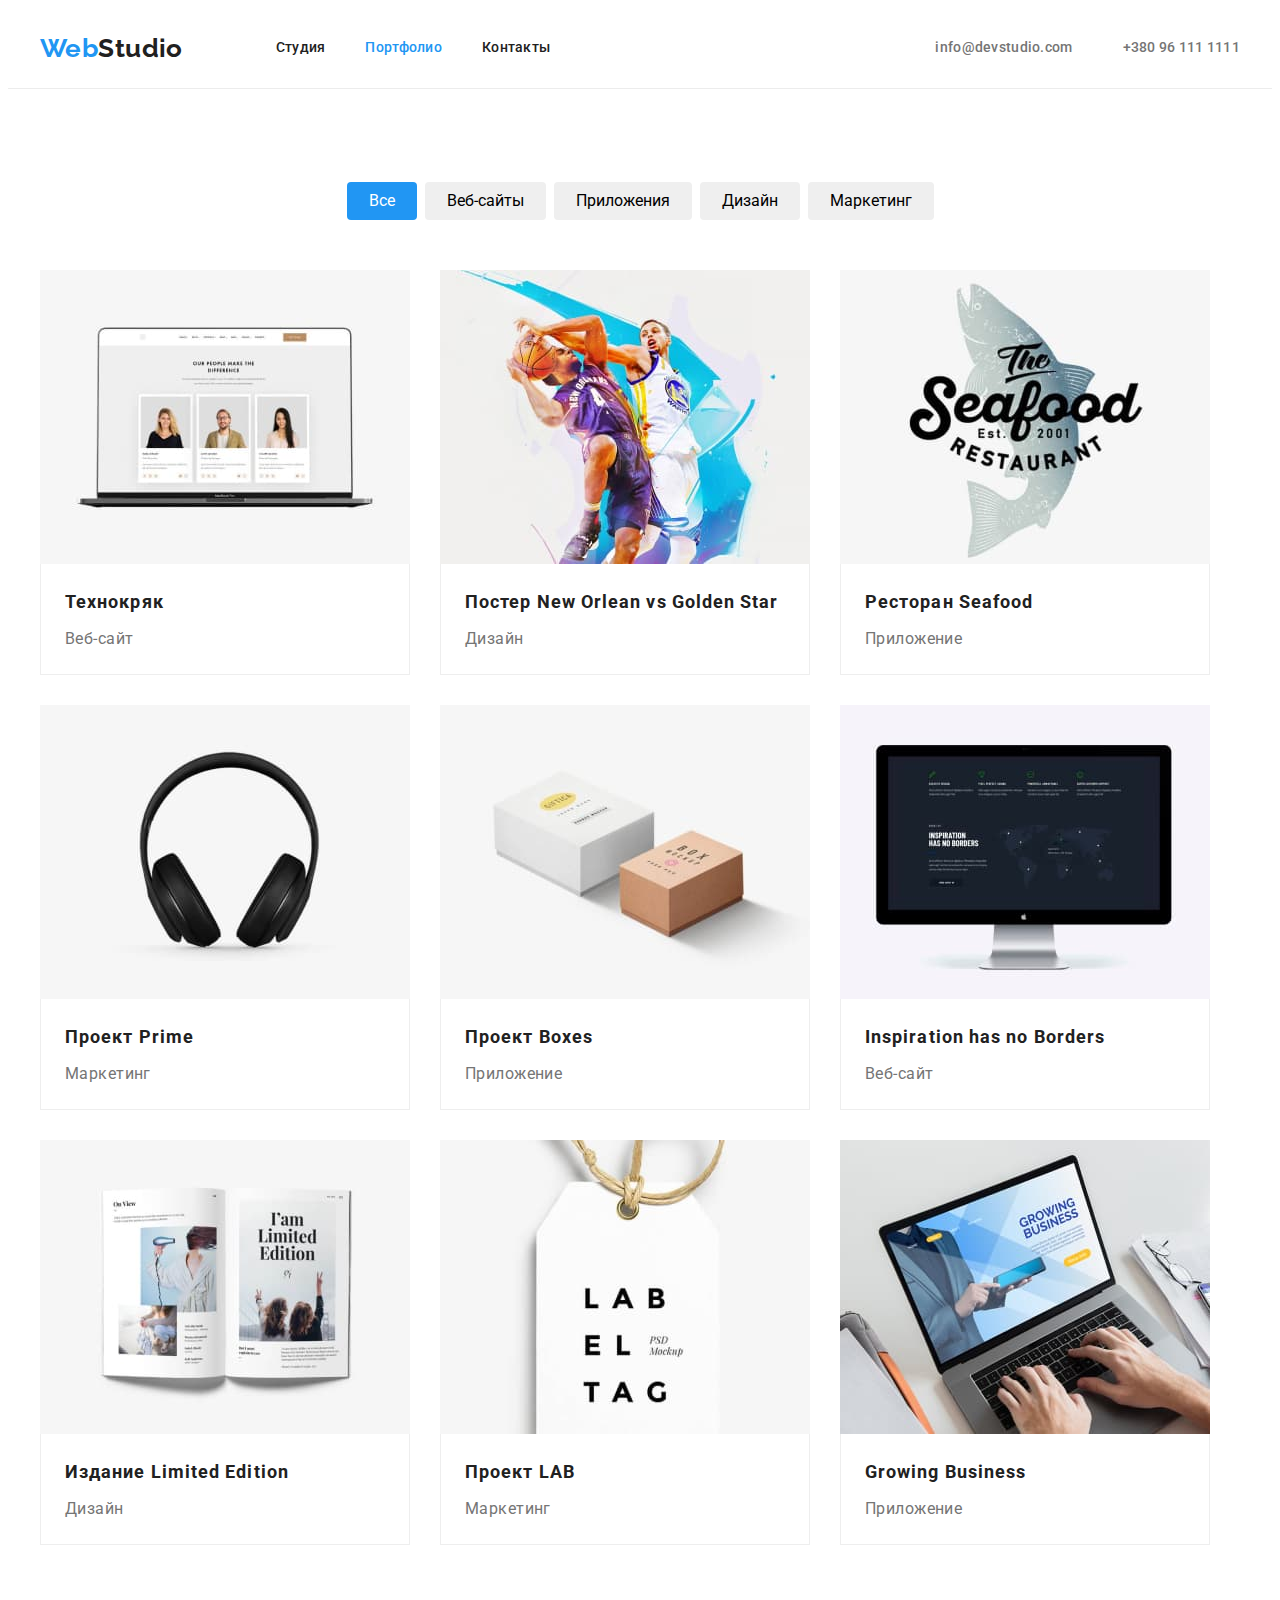
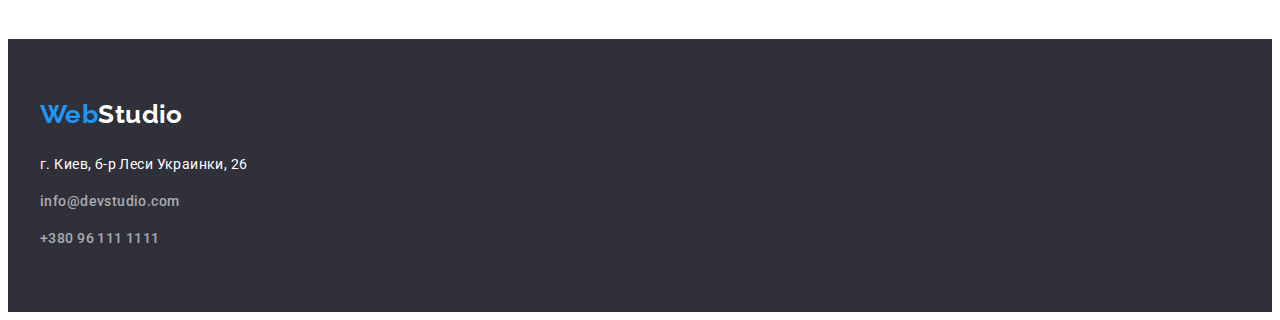
==== portfolio.html @ f58dfd23 "Copy HW3" ====
<!DOCTYPE html>
<html lang="ru">
   <head>
      <meta charset="utf-8" />
      <meta
         name="description"
         content="Эффективные решения для вашего бизнеса"
      />
      <link rel="preconnect" href="https://fonts.googleapis.com" />
      <link
         rel="preconnect"
         href="https://fonts.gstatic.com"
         crossorigin
      />
      <link
         href="https://fonts.googleapis.com/css2?family=Raleway:wght@700&family=Roboto:wght@400;500;700;900&display=swap"
         rel="stylesheet"
      />
      <title>Web Studio</title>
      <link
         rel="stylesheet"
         href="https://cdnjs.cloudflare.com/ajax/libs/modern-normalize/1.1.0/modern-normalize.min.css"
         integrity="sha512-wpPYUAdjBVSE4KJnH1VR1HeZfpl1ub8YT/NKx4PuQ5NmX2tKuGu6U/JRp5y+Y8XG2tV+wKQpNHVUX03MfMFn9Q=="
         crossorigin="anonymous"
         referrerpolicy="no-referrer"
      />
      <link rel="stylesheet" href="./CSS/styles.css" />
   </head>
   <body>
      <!-- Шапка страницы -->
      <header class="header">
         <!-- Навигация на другие страницы -->
         <div class="container">
            <nav class="header-menu">
               <a href="./index.html" class="top-logo"
                  ><span class="first-part-logo">Web</span>Studio</a
               >
               <ul class="site-nav list">
                  <li class="site-nav-item">
                     <a href="index.html" class="link">Студия</a>
                  </li>
                  <li class="site-nav-item">
                     <a href="./portfolio.html" class="link current"
                        >Портфолио</a
                     >
                  </li>
                  <li class="site-nav-item">
                     <a href="./contacts" class="link">Контакты</a>
                  </li>
               </ul>
            </nav>
            <ul class="contacts list">
               <li class="contacts-item">
                  <a href="mailto:info@devstudio.com" class="link"
                     >info@devstudio.com</a
                  >
               </li>
               <li class="contacts-item">
                  <a href="tel:+380961111111" class="link"
                     >+380 96 111 1111</a
                  >
               </li>
            </ul>
         </div>
      </header>

      <!-- Unique page content -->
      <main>
         <section class="portfolio">
            <div class="container">
               <h1 class="portfolio-title">Портфолио</h1>
               <ul class="gallery list">
                  <li class="gallery-item">
                     <button type="button" class="filter current">
                        Все
                     </button>
                  </li>
                  <li class="gallery-item">
                     <button type="button" class="filter">
                        Веб-сайты
                     </button>
                  </li>
                  <li class="gallery-item">
                     <button type="button" class="filter">
                        Приложения
                     </button>
                  </li>
                  <li class="gallery-item">
                     <button type="button" class="filter">Дизайн</button>
                  </li>
                  <li class="gallery-item">
                     <button type="button" class="filter">
                        Маркетинг
                     </button>
                  </li>
               </ul>
               <ul class="gallery-list list">
                  <li class="gallery-list-item">
                     <img src="./images/comp.jpg" alt="laptop" />
                     <div class="caption">
                        <h3 class="gallery-title">Технокряк</h3>
                        <p class="gallery-text">Веб-сайт</p>
                     </div>
                  </li>
                  <li class="gallery-list-item">
                     <img src="./images/sport.jpg" alt="golden star" />
                     <div class="caption">
                        <h2 class="gallery-title">
                           Постер
                           <span lang="en">New Orlean vs Golden Star</span>
                        </h2>
                        <p class="gallery-text">Дизайн</p>
                     </div>
                  </li>
                  <li class="gallery-list-item">
                     <img src="./images/restaurant.jpg" alt="ресторан" />
                     <div class="caption">
                        <h2 class="gallery-title">Ресторан Seafood</h2>
                        <p class="gallery-text">Приложение</p>
                     </div>
                  </li>
                  <li class="gallery-list-item">
                     <img src="./images/prime.jpg" alt="наушники" />
                     <div class="caption">
                        <h2 class="gallery-title">Проект Prime</h2>
                        <p class="gallery-text">Маркетинг</p>
                     </div>
                  </li>
                  <li class="gallery-list-item">
                     <img src="./images/boxes.jpg" alt="коробки" />
                     <div class="caption">
                        <h2 class="gallery-title">Проект Boxes</h2>
                        <p class="gallery-text">Приложение</p>
                     </div>
                  </li>
                  <li class="gallery-list-item">
                     <img src="./images/inspiration.jpg" alt="монитор" />
                     <div class="caption">
                        <h2 class="gallery-title">
                           Inspiration has no Borders
                        </h2>
                        <p class="gallery-text">Веб-сайт</p>
                     </div>
                  </li>
                  <li class="gallery-list-item">
                     <img src="./images/limited.jpg" alt="книга" />
                     <div class="caption">
                        <h2 class="gallery-title">
                           Издание Limited Edition
                        </h2>
                        <p class="gallery-text">Дизайн</p>
                     </div>
                  </li>
                  <li class="gallery-list-item">
                     <img src="./images/lab.jpg" alt="лейба" />
                     <div class="caption">
                        <h2 class="gallery-title">Проект LAB</h2>
                        <p class="gallery-text">Маркетинг</p>
                     </div>
                  </li>
                  <li class="gallery-list-item">
                     <img
                        src="./images/business.jpg"
                        alt="работа за ноутбуком"
                     />
                     <div class="caption">
                        <h2 class="gallery-title">Growing Business</h2>
                        <p class="gallery-text">Приложение</p>
                     </div>
                  </li>
               </ul>
            </div>
         </section>
      </main>

      <!-- Footer -->
      <footer class="footer">
         <div class="container">
            <!-- Контакты компании-->
            <a href="./index.html" class="bottom-logo"
               ><span class="first-part-logo">Web</span>Studio</a
            >
            <ul class="list">
               <li>
                  <address class="adress">
                     г. Киев, б-р Леси Украинки, 26
                  </address>
               </li>
               <li>
                  <a href="mailto:info@devstudio.com" class="link mail"
                     >info@devstudio.com</a
                  >
               </li>
               <li>
                  <a href="tel:+380961111111" class="link"
                     >+380 96 111 1111</a
                  >
               </li>
            </ul>
         </div>
      </footer>
   </body>
</html>
---- CSS/styles.css ----
:root {
   --primary-text-color: #212121;
   --secondary-text-color: #757575;
   --title-text-color: #000000;
   --accent-text-color: #2196f3;
   --main-background: #ffffff;
   --contrast-text: #ffffff;
   --secondary-background-one: #2f303a;
   --secondary-background-two: #f5f4fa;
   --typical-padding-ident: 94px;
}

h1,
h2,
h3,
h4,
h5,
h6,
p {
   margin: 0;
}

ul {
   margin: 0;
   padding-left: 0;
}

body {
   background-color: var(--main-background);

   color: var(--primary-text-color);
   font-family: "Roboto", sans-serif;
   font-weight: 500;
   font-size: 14px;
   line-height: 1.14;
   letter-spacing: 0.03em;
}

/* ----------header---------- */
.header {
   border-bottom-width: 1px;
   border-bottom-style: solid;
   border-bottom-color: #ececec;
}

.header-menu {
   display: flex;
   align-items: center;
}

.header .container {
   display: flex;
   align-items: center;
}

.container {
   width: 1200px;
   margin: 0 auto;
   padding-left: 15px;
   padding-right: 15px;
   /*outline: 1px solid red;*/
}

/* ----------Logo---------- */
.top-logo {
   margin-right: 93px;

   font-family: "Raleway", sans-serif;
   font-weight: 700;
   font-size: 26px;
   line-height: 1.19;
   color: var(--primary-text-color);

   text-decoration: none;
}

.first-part-logo {
   color: var(--accent-text-color);
}

.top-logo:hover,
.top-logo:focus,
.bottom-logo:hover,
.bottom-logo:focus {
   color: var(--accent-text-color);
}

.top-logo:focus-visible,
.bottom-logo:focus-visible {
   outline: 2px solid var(--accent-text-color);
}

/* ----------Navigation + Contacts + Footer---------- */
.site-nav .link:hover,
.site-nav .link:focus,
.contacts .link:hover,
.contacts .link:focus,
.footer .link:hover,
.footer .link:focus {
   color: var(--accent-text-color);
}

.site-nav .link:focus-visible,
.contacts .link:focus-visible,
.footer .link:focus-visible {
   outline: 2px solid var(--accent-text-color);
}

/* ----------Navigation---------- */
.site-nav {
   display: flex;

   font-size: 14px;
   line-height: 1.14;
   letter-spacing: 0.02em;
}

.site-nav .link {
   color: var(--primary-text-color);
}

.site-nav .link.current {
   color: var(--accent-text-color);
}

.site-nav-item:not(:last-child) {
   margin-right: 40px;
}

.list {
   list-style: none;
}

.header .link {
   display: block;
   padding: 32px 0;
}

.link {
   text-decoration: none;
}

/*----------Contacts----------*/
.contacts {
   display: flex;
   margin-left: auto;
}

.contacts .link {
   color: var(--secondary-text-color);

   font-size: 14px;
   line-height: 1.14;
   letter-spacing: 0.02em;
}

.contacts-item:not(:last-child) {
   margin-right: 50px;
}

/* ----------effective solutions---------- */
.hero {
   padding-top: 200px;
   padding-bottom: 200px;

   background-color: var(--secondary-background-one);
}

.hero-title {
   max-width: 696px;
   margin: 0 auto;
   margin-bottom: 30px;

   font-weight: 900;
   font-size: 44px;
   line-height: 1.36;
   text-align: center;
   letter-spacing: 0.06em;
   text-transform: uppercase;

   color: var(--contrast-text);
}

.button {
   cursor: pointer;

   background-color: var(--accent-text-color);
   border: 2px solid var(--accent-text-color);
   box-shadow: 0px 4px 4px rgba(0, 0, 0, 0.15);
   border-radius: 4px;
   color: var(--contrast-text);
   margin: 0 auto;
   padding: 10px 32px;

   font-family: inherit;
   font-weight: 700;
   font-size: 16px;
   line-height: 1.88;
   display: flex;
   align-items: center;
   text-align: center;
   letter-spacing: 0.06em;
}

.button:hover,
.button:focus {
   background: #188ce8;
   box-shadow: 0px 4px 4px rgba(0, 0, 0, 0.15);
   border-radius: 4px;
}

.button:focus-visible {
   outline: 1px solid #188ce8;
}

/* ----------Our benefits---------- */
.benefits {
   padding-top: var(--typical-padding-ident);
   padding-bottom: var(--typical-padding-ident);
}

.benefits .benefits-hide-title {
   width: 1px;
   height: 1px;
   overflow: hidden;
   opacity: 0;
   margin: -1px;
}

.title {
   font-weight: 700;
   font-size: 36px;
   line-height: 1.17;
   text-align: center;
}

.benefits-title {
   margin-bottom: 10px;

   font-weight: 700;
   font-size: 14px;
   line-height: 1.14;
   text-transform: uppercase;
}

.benefits .list {
   display: flex;
   margin-left: 0px;
}

.benefits-item {
   width: 270px;
}

.benefits-item:not(:last-child) {
   margin-right: 30px;
}

.benefits-text {
   font-weight: 400;
   font-size: 14px;
   line-height: 2;

   color: var(--secondary-text-color);
}

/* ----------What we do---------- */
.activity {
   padding-bottom: var(--typical-padding-ident);
}

.activity .title {
   margin-bottom: 50px;
}

.activity .list {
   display: flex;
   margin: -15px;
}

.activity-item {
   margin: 15px;
}

img {
   display: block;
}

/* ----------Our team---------- */
.team {
   padding-top: var(--typical-padding-ident);
   padding-bottom: var(--typical-padding-ident);

   background-color: var(--secondary-background-two);
}

.team .title {
   margin-bottom: 50px;
}

.team .list {
   display: flex;
}

.team-item {
   background: var(--main-background);
   box-shadow: 0px 1px 3px rgba(0, 0, 0, 0.12),
      0px 1px 1px rgba(0, 0, 0, 0.14), 0px 2px 1px rgba(0, 0, 0, 0.2);
   border-radius: 0px 0px 4px 4px;
}

.team-item:not(:last-child) {
   margin-right: 30px;
}

.identification {
   padding: 30px 0;
}

.team-surname {
   margin-bottom: 10px;

   font-size: 16px;
   line-height: 1.19;
   text-align: center;
}

.team-specialty {
   font-weight: 400;
   font-size: 16px;
   line-height: 1.19;
   text-align: center;

   color: var(--secondary-text-color);
}

/* ----------Footer---------- */
.footer {
   padding-top: 60px;
   padding-bottom: 60px;

   background-color: var(--secondary-background-one);
}

.bottom-logo {
   display: inline-block;
   margin-bottom: 20px;

   font-family: "Raleway", sans-serif;
   font-weight: 700;
   font-size: 26px;
   line-height: 1.19;
   color: var(--contrast-text);

   text-decoration: none;
}

.adress {
   margin-bottom: 9px;

   font-weight: 400;
   font-style: normal;
   font-size: 14px;
   line-height: 2;
   color: var(--contrast-text);
}

.footer .link {
   font-size: 14px;
   line-height: 2;
   color: rgba(255, 255, 255, 0.6);
}

.footer .mail {
   display: inline-block;
   margin-bottom: 9px;
}

/* ----------Portfolio---------- */
.portfolio {
   padding-top: var(--typical-padding-ident);
   padding-bottom: var(--typical-padding-ident);

   background-color: var(--main-background);
}

.portfolio-title {
   width: 1px;
   height: 1px;
   overflow: hidden;
   opacity: 0;
   margin: -1px;
}

/* ----------Filter---------- */
.gallery {
   display: flex;
   margin-bottom: 50px;
   justify-content: center;
}

.gallery-item:not(:last-child) {
   margin-right: 8px;
}

.filter {
   border-radius: 4px;
   border: none;
   padding: 6px 22px;
   margin: 0 auto;

   font-family: inherit;
   font-size: 16px;
   line-height: 1.63;
   text-align: center;
}

.filter.current {
   background-color: var(--accent-text-color);
   outline: var(--accent-text-color);
   color: var(--contrast-text);
}

.filter:hover,
.filter:focus {
   background-color: var(--accent-text-color);
   outline: var(--accent-text-color);
   color: var(--contrast-text);
}

.filter:focus-visible {
   outline: 1px solid #188ce8;
}

/* ----------Gallery---------- */
.gallery-list {
   display: flex;
   flex-wrap: wrap;
   margin: -15px;
}

.gallery-list-item {
   width: 370px;
   margin: 15px;
}

.caption {
   max-width: 370px;

   padding: 20px 24px;

   border-right-width: 1px;
   border-right-style: solid;
   border-right-color: #eeeeee;
   border-bottom-width: 1px;
   border-bottom-style: solid;
   border-bottom-color: #eeeeee;
   border-left-width: 1px;
   border-left-style: solid;
   border-left-color: #eeeeee;
}

.gallery-title {
   margin-bottom: 4px;

   font-weight: 700;
   font-size: 18px;
   line-height: 2;
   letter-spacing: 0.06em;
}

.gallery-text {
   font-weight: 400;
   font-size: 16px;
   line-height: 1.88;

   color: var(--secondary-text-color);
}
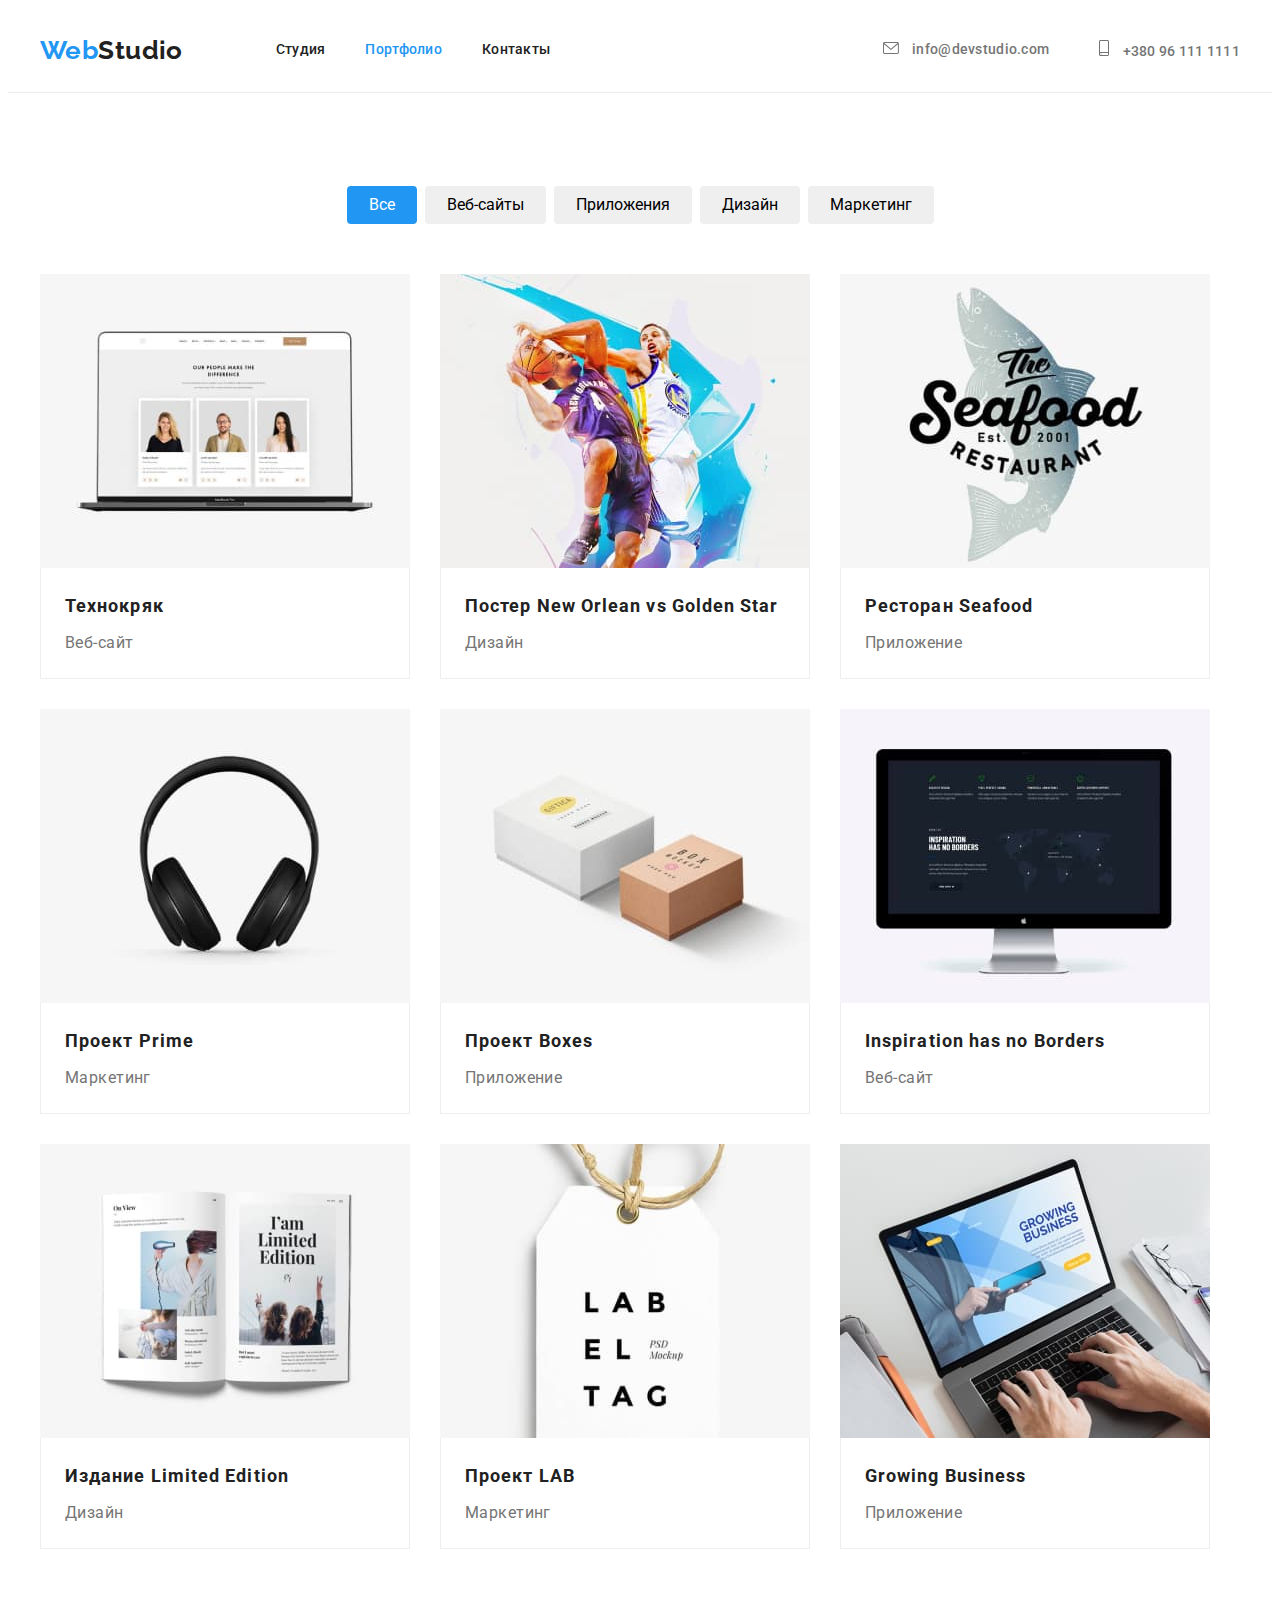
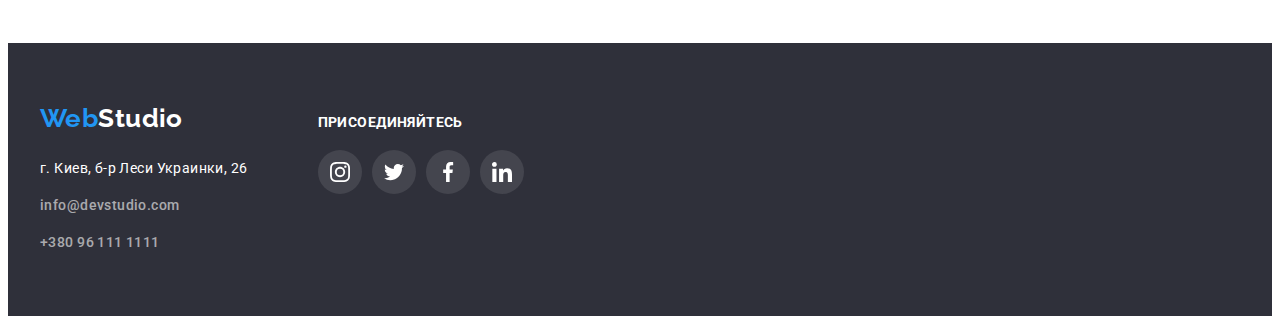
==== commit 54fdbab4: "portfolio-icons-header footer" ====
--- a/portfolio.html
+++ b/portfolio.html
@@ -51,13 +51,22 @@
             </nav>
             <ul class="contacts list">
                <li class="contacts-item">
-                  <a href="mailto:info@devstudio.com" class="link"
-                     >info@devstudio.com</a
+                  <a
+                     href="mailto:info@devstudio.com"
+                     class="link contacts-icon"
+                  >
+                     <svg class="icon-envelope" width="16" height="12">
+                        <use href="./images/icons.svg#envelope"></use>
+                     </svg>
+                     info@devstudio.com</a
                   >
                </li>
                <li class="contacts-item">
-                  <a href="tel:+380961111111" class="link"
-                     >+380 96 111 1111</a
+                  <a href="tel:+380961111111" class="link contacts-icon"
+                     ><svg class="icon-smartphone" width="10" height="16">
+                        <use href="./images/icons.svg#smartphone"></use>
+                     </svg>
+                     +380 96 111 1111</a
                   >
                </li>
             </ul>
@@ -177,26 +186,86 @@
       <footer class="footer">
          <div class="container">
             <!-- Контакты компании-->
-            <a href="./index.html" class="bottom-logo"
-               ><span class="first-part-logo">Web</span>Studio</a
-            >
-            <ul class="list">
-               <li>
-                  <address class="adress">
-                     г. Киев, б-р Леси Украинки, 26
-                  </address>
-               </li>
-               <li>
-                  <a href="mailto:info@devstudio.com" class="link mail"
-                     >info@devstudio.com</a
-                  >
-               </li>
-               <li>
-                  <a href="tel:+380961111111" class="link"
-                     >+380 96 111 1111</a
-                  >
-               </li>
-            </ul>
+            <!-- Контакты компании-->
+            <div class="footer-information">
+               <div class="footer-contacts">
+                  <a href="./index.html" class="bottom-logo"
+                     ><span class="first-part-logo">Web</span>Studio</a
+                  >
+                  <ul class="list">
+                     <li>
+                        <address class="adress">
+                           г. Киев, б-р Леси Украинки, 26
+                        </address>
+                     </li>
+                     <li>
+                        <a
+                           href="mailto:info@devstudio.com"
+                           class="link mail"
+                           >info@devstudio.com</a
+                        >
+                     </li>
+                     <li>
+                        <a href="tel:+380961111111" class="link"
+                           >+380 96 111 1111</a
+                        >
+                     </li>
+                  </ul>
+               </div>
+               <div class="footer-contacts">
+                  <p class="message">Присоединяйтесь</p>
+                  <ul class="footer-soc-list list">
+                     <li class="footer-soc-item">
+                        <a href="" class="footer-soc-link link"
+                           ><svg
+                              class="footer-soc-icon"
+                              width="20"
+                              height="20"
+                           >
+                              <use
+                                 href="./images/icons.svg#instagram"
+                              ></use></svg
+                        ></a>
+                     </li>
+                     <li class="footer-soc-item">
+                        <a href="" class="footer-soc-link link"
+                           ><svg
+                              class="footer-soc-icon"
+                              width="20"
+                              height="20"
+                           >
+                              <use
+                                 href="./images/icons.svg#twitter"
+                              ></use></svg
+                        ></a>
+                     </li>
+                     <li class="footer-soc-item">
+                        <a href="" class="footer-soc-link link"
+                           ><svg
+                              class="footer-soc-icon"
+                              width="20"
+                              height="20"
+                           >
+                              <use
+                                 href="./images/icons.svg#facebook"
+                              ></use></svg
+                        ></a>
+                     </li>
+                     <li class="footer-soc-item">
+                        <a href="" class="footer-soc-link link"
+                           ><svg
+                              class="footer-soc-icon"
+                              width="20"
+                              height="20"
+                           >
+                              <use
+                                 href="./images/icons.svg#linkedin"
+                              ></use></svg
+                        ></a>
+                     </li>
+                  </ul>
+               </div>
+            </div>
          </div>
       </footer>
    </body>
--- a/CSS/styles.css
+++ b/CSS/styles.css
@@ -8,6 +8,7 @@
    --secondary-background-one: #2f303a;
    --secondary-background-two: #f5f4fa;
    --typical-padding-ident: 94px;
+   --icons-color: #afb1b8;
 }
 
 h1,
@@ -88,13 +89,12 @@
 .top-logo:focus-visible,
 .bottom-logo:focus-visible {
    outline: 2px solid var(--accent-text-color);
+   border-radius: 4px;
 }
 
 /* ----------Navigation + Contacts + Footer---------- */
 .site-nav .link:hover,
 .site-nav .link:focus,
-.contacts .link:hover,
-.contacts .link:focus,
 .footer .link:hover,
 .footer .link:focus {
    color: var(--accent-text-color);
@@ -104,6 +104,7 @@
 .contacts .link:focus-visible,
 .footer .link:focus-visible {
    outline: 2px solid var(--accent-text-color);
+   border-radius: 4px;
 }
 
 /* ----------Navigation---------- */
@@ -144,6 +145,7 @@
 .contacts {
    display: flex;
    margin-left: auto;
+   align-items: center;
 }
 
 .contacts .link {
@@ -152,6 +154,17 @@
    font-size: 14px;
    line-height: 1.14;
    letter-spacing: 0.02em;
+}
+
+.contacts-icon:hover,
+.contacts-icon:focus {
+   color: var(--accent-text-color);
+}
+
+.icon-envelope,
+.icon-smartphone {
+   fill: currentColor;
+   margin-right: 10px;
 }
 
 .contacts-item:not(:last-child) {
@@ -163,7 +176,14 @@
    padding-top: 200px;
    padding-bottom: 200px;
 
-   background-color: var(--secondary-background-one);
+   background-color: #c4c4c4;
+   background-image: linear-gradient(
+         rgba(47, 48, 58, 0.4),
+         rgba(47, 48, 58, 0.4)
+      ),
+      url(../images/team.jpg);
+   max-width: 1600px;
+   margin: 0 auto;
 }
 
 .hero-title {
@@ -211,6 +231,7 @@
 
 .button:focus-visible {
    outline: 1px solid #188ce8;
+   border-radius: 4px;
 }
 
 /* ----------Our benefits---------- */
@@ -243,6 +264,16 @@
    text-transform: uppercase;
 }
 
+.benefits-list-item {
+   width: 270px;
+   height: 120px;
+   background: #f5f4fa;
+   border-radius: 4px;
+   display: flex;
+   align-items: center;
+   justify-content: center;
+}
+
 .benefits .list {
    display: flex;
    margin-left: 0px;
@@ -250,8 +281,10 @@
 
 .benefits-item {
    width: 270px;
-}
-
+   margin-top: 30px;
+}
+
+.benefits-list-item:not(:last-child),
 .benefits-item:not(:last-child) {
    margin-right: 30px;
 }
@@ -330,11 +363,119 @@
    font-size: 16px;
    line-height: 1.19;
    text-align: center;
+   margin-bottom: 16px;
 
    color: var(--secondary-text-color);
 }
 
+.team-soc-list {
+   justify-content: center;
+}
+
+.team-soc-item {
+   width: 44px;
+   height: 44px;
+   margin-right: 10px;
+}
+
+.team-soc-item:last-child {
+   margin-right: 0;
+}
+
+.team-soc-link {
+   width: 100%;
+   height: 100%;
+   display: flex;
+   border-radius: 50%;
+   fill: var(--icons-color);
+   align-items: center;
+   justify-content: center;
+}
+
+.team-soc-icon {
+   color: var(--contrast-text);
+}
+
+.team-soc-link:hover,
+.team-soc-link:focus {
+   background-color: var(--accent-text-color);
+}
+
+.team-soc-link:hover .team-soc-icon,
+.team-soc-link:focus .team-soc-icon {
+   fill: var(--contrast-text);
+}
+
+.team-soc-link:focus-visible {
+   outline: 2px solid var(--accent-text-color);
+   border-radius: 4px;
+}
+
+/* ----------Clients---------- */
+.clients {
+   padding-top: var(--typical-padding-ident);
+   padding-bottom: var(--typical-padding-ident);
+
+   background-color: var(--main-background);
+}
+
+.clients .title {
+   margin-bottom: 50px;
+}
+
+.clients-list {
+   display: flex;
+}
+
+.clients-item {
+   width: 170px;
+   height: 92px;
+   display: flex;
+   border: 1px solid var(--icons-color);
+   border-radius: 4px;
+   margin-right: 30px;
+   align-items: center;
+   justify-content: center;
+}
+
+.clients-item:last-child {
+   margin-right: 0;
+}
+
+.clients-link {
+   padding: 13px 31px;
+}
+
+.clients-icon {
+   fill: var(--icons-color);
+}
+
+.clients-item:hover .clients-link,
+.clients-item:focus .clients-link {
+   border: 1px solid var(--accent-text-color);
+   border-radius: 4px;
+}
+
+.clients-link:hover .clients-icon,
+.clients-link:focus .clients-icon {
+   fill: var(--accent-text-color);
+}
+
+.clients-link:focus-visible {
+   outline: 2px solid var(--accent-text-color);
+   border-radius: 4px;
+}
+
 /* ----------Footer---------- */
+.footer-information {
+   display: flex;
+   align-items: baseline;
+}
+
+.footer-contacts:not(:last-child) {
+   margin-right: 70px;
+}
+
 .footer {
    padding-top: 60px;
    padding-bottom: 60px;
@@ -374,6 +515,61 @@
 .footer .mail {
    display: inline-block;
    margin-bottom: 9px;
+}
+
+.message {
+   padding-bottom: 20px;
+
+   font-weight: 700;
+   font-size: 14px;
+   line-height: 1.143;
+   text-transform: uppercase;
+   color: var(--contrast-text);
+}
+
+.footer-soc-list {
+   display: flex;
+   justify-content: center;
+}
+
+.footer-soc-item {
+   width: 44px;
+   height: 44px;
+   margin-right: 10px;
+}
+
+.footer-soc-item:last-child {
+   margin-right: 0;
+}
+
+.footer-soc-link {
+   width: 100%;
+   height: 100%;
+   display: flex;
+   border-radius: 50%;
+   background-color: rgba(255, 255, 255, 0.1);
+   fill: var(--contrast-text);
+   align-items: center;
+   justify-content: center;
+}
+
+.footer-soc-icon {
+   color: var(--contrast-text);
+}
+
+.footer-soc-link:hover,
+.footer-soc-link:focus {
+   background-color: var(--accent-text-color);
+}
+
+.footer-soc-link:hover .footer-soc-icon,
+.footer-soc-link:focus .team-soc-icon {
+   fill: var(--contrast-text);
+}
+
+.footer-soc-link:focus-visible {
+   outline: 2px solid var(--accent-text-color);
+   border-radius: 4px;
 }
 
 /* ----------Portfolio---------- */
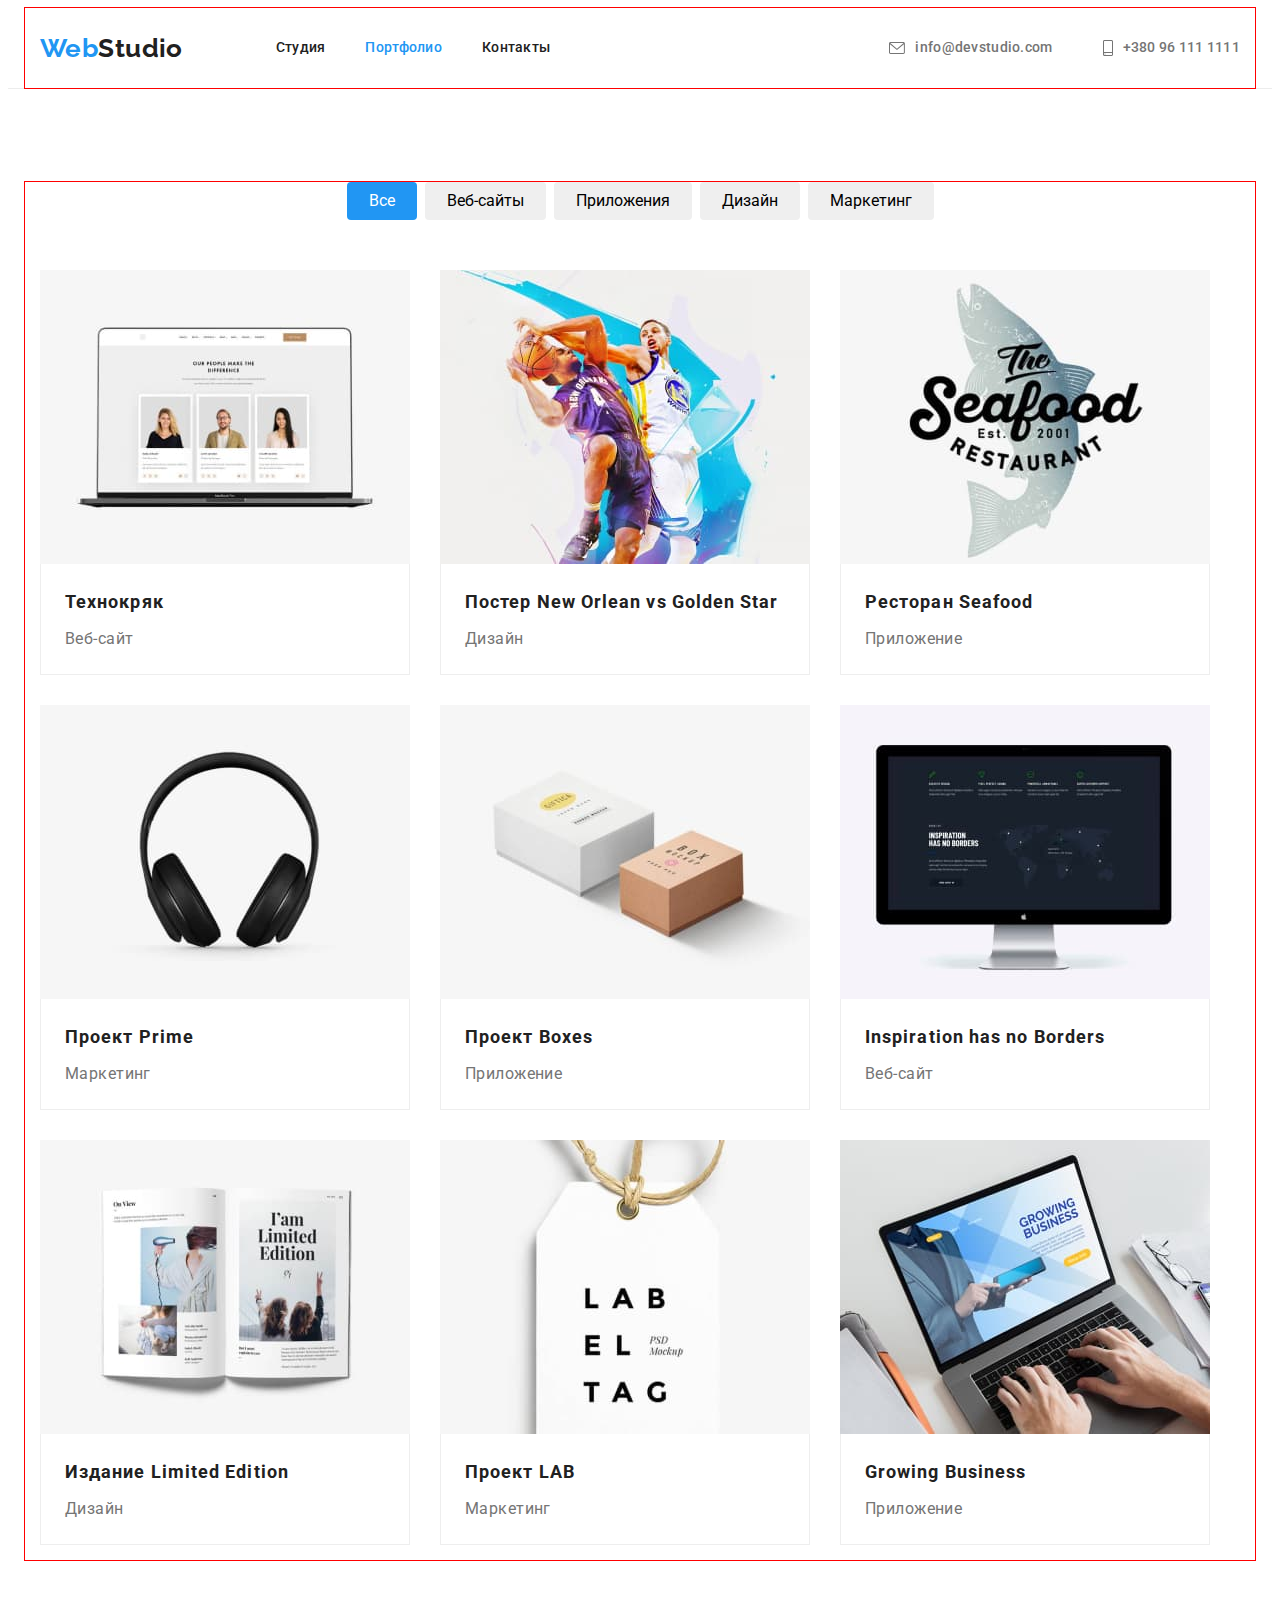
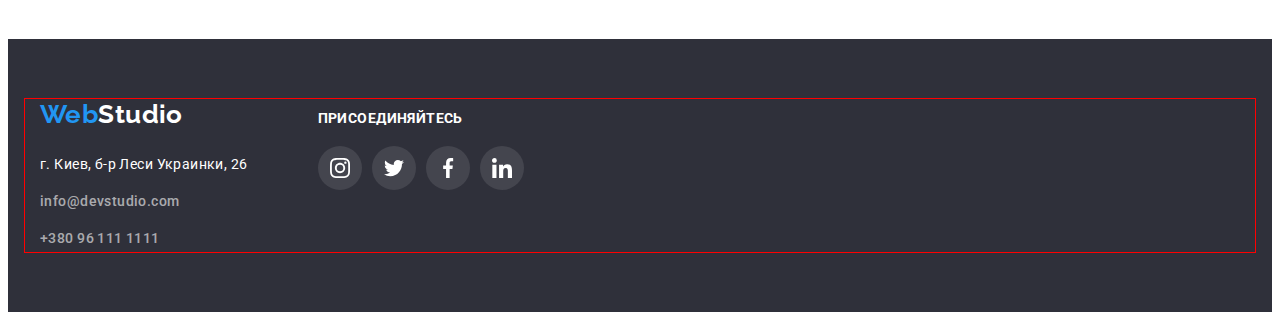
==== commit 0c63189d: "icons - index - error corection" ====
--- a/portfolio.html
+++ b/portfolio.html
@@ -51,10 +51,7 @@
             </nav>
             <ul class="contacts list">
                <li class="contacts-item">
-                  <a
-                     href="mailto:info@devstudio.com"
-                     class="link contacts-icon"
-                  >
+                  <a href="mailto:info@devstudio.com" class="link">
                      <svg class="icon-envelope" width="16" height="12">
                         <use href="./images/icons.svg#envelope"></use>
                      </svg>
@@ -62,7 +59,7 @@
                   >
                </li>
                <li class="contacts-item">
-                  <a href="tel:+380961111111" class="link contacts-icon"
+                  <a href="tel:+380961111111" class="link"
                      ><svg class="icon-smartphone" width="10" height="16">
                         <use href="./images/icons.svg#smartphone"></use>
                      </svg>
--- a/CSS/styles.css
+++ b/CSS/styles.css
@@ -59,7 +59,7 @@
    margin: 0 auto;
    padding-left: 15px;
    padding-right: 15px;
-   /*outline: 1px solid red;*/
+   outline: 1px solid red;
 }
 
 /* ----------Logo---------- */
@@ -145,10 +145,12 @@
 .contacts {
    display: flex;
    margin-left: auto;
-   align-items: center;
 }
 
 .contacts .link {
+   display: flex;
+   align-items: center;
+
    color: var(--secondary-text-color);
 
    font-size: 14px;
@@ -156,8 +158,8 @@
    letter-spacing: 0.02em;
 }
 
-.contacts-icon:hover,
-.contacts-icon:focus {
+.contacts .link:hover,
+.contacts .link:focus {
    color: var(--accent-text-color);
 }
 
@@ -264,29 +266,28 @@
    text-transform: uppercase;
 }
 
-.benefits-list-item {
-   width: 270px;
-   height: 120px;
-   background: #f5f4fa;
-   border-radius: 4px;
-   display: flex;
-   align-items: center;
-   justify-content: center;
-}
-
 .benefits .list {
    display: flex;
-   margin-left: 0px;
 }
 
 .benefits-item {
    width: 270px;
-   margin-top: 30px;
-}
-
-.benefits-list-item:not(:last-child),
+}
+
 .benefits-item:not(:last-child) {
    margin-right: 30px;
+}
+
+.wrap-icon {
+   height: 120px;
+   width: 100%;
+   border-radius: 4px;
+   background-color: var(--secondary-background-two);
+   display: flex;
+   align-items: center;
+   justify-content: center;
+
+   margin-bottom: 30px;
 }
 
 .benefits-text {
@@ -434,8 +435,6 @@
    border: 1px solid var(--icons-color);
    border-radius: 4px;
    margin-right: 30px;
-   align-items: center;
-   justify-content: center;
 }
 
 .clients-item:last-child {
@@ -443,7 +442,11 @@
 }
 
 .clients-link {
-   padding: 13px 31px;
+   width: 100%;
+   height: 100%;
+   display: flex;
+   align-items: center;
+   justify-content: center;
 }
 
 .clients-icon {
@@ -622,10 +625,14 @@
    background-color: var(--accent-text-color);
    outline: var(--accent-text-color);
    color: var(--contrast-text);
+   box-shadow: 0px 3px 1px rgba(0, 0, 0, 0.1),
+      0px 1px 2px rgba(0, 0, 0, 0.08), 0px 2px 2px rgba(0, 0, 0, 0.12);
+   border-radius: 4px;
 }
 
 .filter:focus-visible {
    outline: 1px solid #188ce8;
+   border-radius: 4px;
 }
 
 /* ----------Gallery---------- */
@@ -638,6 +645,18 @@
 .gallery-list-item {
    width: 370px;
    margin: 15px;
+}
+
+.gallery-list-item:hover,
+.gallery-list-item:focus {
+   border: 1px solid #eeeeee;
+   box-shadow: 0px 1px 1px rgba(0, 0, 0, 0.12),
+      0px 4px 4px rgba(0, 0, 0, 0.06), 1px 4px 6px rgba(0, 0, 0, 0.16);
+}
+
+.gallery-list-item:focus-visible {
+   outline: 1px solid #188ce8;
+   border-radius: 4px;
 }
 
 .caption {
